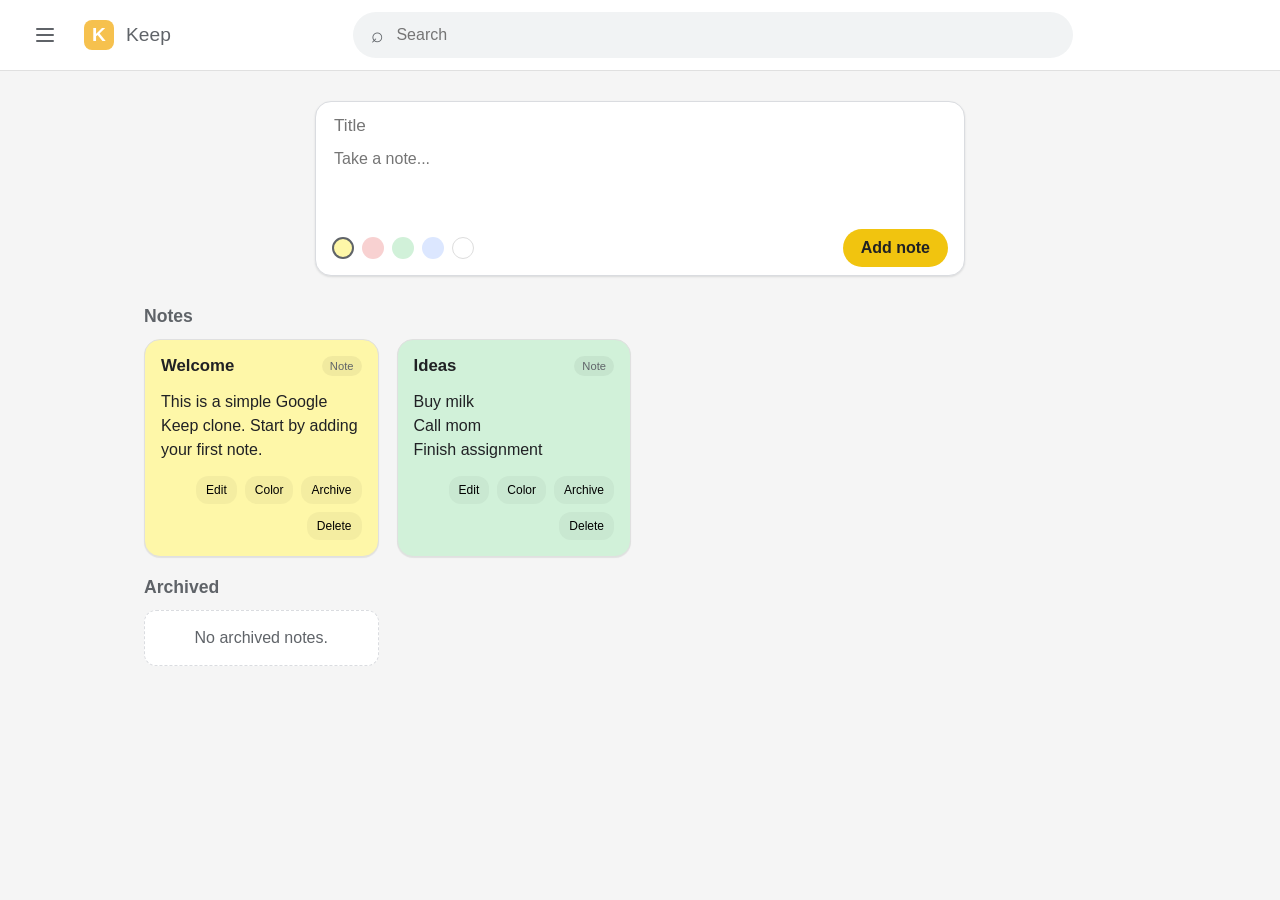
==== index.html @ 2ccaf4c8 "Initial setup for Google Keep clone" ====
<!DOCTYPE html>
<html lang="en">
  <head>
    <meta charset="UTF-8" />
    <meta name="viewport" content="width=device-width, initial-scale=1.0" />
    <title>Google Keep Clone</title>
    <link rel="stylesheet" href="style.css" />
  </head>
  <body>
    <div class="app-shell">
      <header class="topbar">
        <div class="top-left">
          <button class="icon-btn menu-btn" aria-label="Open menu" title="Menu">
            <span></span>
            <span></span>
            <span></span>
          </button>

          <div class="brand">
            <div class="brand-mark">K</div>
            <span>Keep</span>
          </div>
        </div>

        <div class="search-box">
          <span class="search-icon">⌕</span>
          <input id="searchInput" type="search" placeholder="Search" />
        </div>
      </header>

      <main class="main-area">
        <section class="composer-wrap">
          <div class="composer">
            <input id="noteTitle" type="text" placeholder="Title" />
            <textarea id="noteText" rows="3" placeholder="Take a note..."></textarea>

            <div class="composer-bottom">
              <div class="color-picker" aria-label="Note colors">
                <button class="color-swatch active" data-color="#fef7a8" title="Yellow" style="background:#fef7a8"></button>
                <button class="color-swatch" data-color="#f8d1d1" title="Pink" style="background:#f8d1d1"></button>
                <button class="color-swatch" data-color="#d1f1d9" title="Green" style="background:#d1f1d9"></button>
                <button class="color-swatch" data-color="#dce7ff" title="Blue" style="background:#dce7ff"></button>
                <button class="color-swatch" data-color="#ffffff" title="White" style="background:#ffffff;border:1px solid #ddd"></button>
              </div>

              <button id="addNoteBtn" class="add-note-btn">Add note</button>
            </div>
          </div>
        </section>

        <section class="notes-section">
          <div class="section-title-wrap">
            <h2>Notes</h2>
          </div>
          <div id="notesList" class="notes-grid"></div>
        </section>

        <section class="notes-section archive-section">
          <div class="section-title-wrap">
            <h2>Archived</h2>
          </div>
          <div id="archivedList" class="notes-grid"></div>
        </section>
      </main>
    </div>

    <div id="editModal" class="modal hidden" aria-modal="true" role="dialog" aria-labelledby="editTitleLabel">
      <div class="modal-card">
        <h3 id="editTitleLabel">Edit note</h3>

        <input id="editTitle" type="text" placeholder="Title" />
        <textarea id="editText" rows="6" placeholder="Note text"></textarea>

        <div class="color-picker modal-colors" aria-label="Change note color">
          <button class="color-swatch modal-swatch active" data-color="#fef7a8" title="Yellow" style="background:#fef7a8"></button>
          <button class="color-swatch modal-swatch" data-color="#f8d1d1" title="Pink" style="background:#f8d1d1"></button>
          <button class="color-swatch modal-swatch" data-color="#d1f1d9" title="Green" style="background:#d1f1d9"></button>
          <button class="color-swatch modal-swatch" data-color="#dce7ff" title="Blue" style="background:#dce7ff"></button>
          <button class="color-swatch modal-swatch" data-color="#ffffff" title="White" style="background:#ffffff;border:1px solid #ddd"></button>
        </div>

        <div class="modal-actions">
          <button id="saveEditBtn" class="save-btn">Save</button>
          <button id="cancelEditBtn" class="cancel-btn">Cancel</button>
        </div>
      </div>
    </div>

    <script src="script.js"></script>
  </body>
</html>
---- style.css ----
* {
  box-sizing: border-box;
}

body {
  margin: 0;
  font-family: Arial, sans-serif;
  background: #f5f5f5;
  color: #202124;
}

button,
input,
textarea {
  font: inherit;
}

button {
  cursor: pointer;
}

.app-shell {
  min-height: 100vh;
}

.topbar {
  display: flex;
  align-items: center;
  justify-content: space-between;
  padding: 12px 24px;
  background: #fff;
  border-bottom: 1px solid #e0e0e0;
  position: sticky;
  top: 0;
  z-index: 5;
}

.top-left {
  display: flex;
  align-items: center;
  gap: 18px;
}

.menu-btn {
  width: 42px;
  height: 42px;
  border: none;
  background: transparent;
  border-radius: 50%;
  display: flex;
  flex-direction: column;
  align-items: center;
  justify-content: center;
  gap: 4px;
}

.menu-btn span {
  display: block;
  width: 18px;
  height: 2px;
  background: #5f6368;
  border-radius: 2px;
}

.brand {
  display: flex;
  align-items: center;
  gap: 12px;
  font-size: 1.2rem;
  color: #5f6368;
}

.brand-mark {
  width: 30px;
  height: 30px;
  border-radius: 8px;
  background: #f6c14e;
  color: #fff;
  display: grid;
  place-items: center;
  font-weight: bold;
}

.search-box {
  flex: 1;
  max-width: 720px;
  margin: 0 auto;
  background: #f1f3f4;
  border-radius: 24px;
  display: flex;
  align-items: center;
  padding: 0 18px;
  height: 46px;
}

.search-icon {
  font-size: 1.3rem;
  color: #5f6368;
  margin-right: 10px;
}

.search-box input {
  border: none;
  background: transparent;
  width: 100%;
  outline: none;
  font-size: 1rem;
}

.main-area {
  max-width: 1024px;
  margin: 30px auto 50px;
  padding: 0 16px;
}

.composer-wrap {
  display: flex;
  justify-content: center;
  margin-bottom: 30px;
}

.composer {
  width: min(100%, 650px);
  background: #fff;
  border: 1px solid #dadce0;
  border-radius: 16px;
  box-shadow: 0 1px 2px rgba(60, 64, 67, 0.15);
  padding: 12px 16px 8px;
}

.composer input,
.composer textarea,
.modal-card input,
.modal-card textarea {
  width: 100%;
  border: none;
  outline: none;
  background: transparent;
  resize: none;
  color: #202124;
}

.composer input {
  font-size: 1.075rem;
  margin-bottom: 8px;
}

.composer textarea,
.modal-card textarea {
  min-height: 80px;
  font-size: 1rem;
  line-height: 1.5;
}

.composer-bottom,
.modal-actions {
  display: flex;
  justify-content: space-between;
  align-items: center;
  gap: 12px;
}

.color-picker {
  display: flex;
  align-items: center;
  gap: 8px;
  flex-wrap: wrap;
}

.color-swatch {
  width: 22px;
  height: 22px;
  border-radius: 50%;
  border: 2px solid transparent;
  display: block;
  padding: 0;
}

.color-swatch.active {
  border-color: #5f6368;
}

.add-note-btn,
.save-btn {
  background: #f1c40f;
  border: none;
  border-radius: 20px;
  padding: 10px 18px;
  font-weight: 600;
  color: #202124;
}

.cancel-btn {
  background: #f1f3f4;
  border: none;
  border-radius: 18px;
  padding: 10px 16px;
}

.notes-section {
  margin-top: 20px;
}

.section-title-wrap {
  margin-bottom: 12px;
}

.section-title-wrap h2 {
  margin: 0;
  font-size: 1.1rem;
  color: #5f6368;
}

.notes-grid {
  display: grid;
  grid-template-columns: repeat(auto-fill, minmax(220px, 1fr));
  gap: 18px;
}

.note-card {
  border: 1px solid #e0e0e0;
  border-radius: 16px;
  padding: 16px;
  min-height: 180px;
  display: flex;
  flex-direction: column;
  justify-content: space-between;
  box-shadow: 0 1px 1px rgba(0, 0, 0, 0.08);
}

.note-card-header {
  display: flex;
  justify-content: space-between;
  align-items: flex-start;
  gap: 8px;
}

.note-card h3 {
  margin: 0;
  font-size: 1.05rem;
  font-weight: 700;
  word-break: break-word;
}

.note-tag {
  background: rgba(0, 0, 0, 0.05);
  border-radius: 999px;
  font-size: 0.7rem;
  padding: 4px 8px;
  color: #5f6368;
}

.note-tag.archived {
  background: rgba(95, 99, 104, 0.12);
}

.note-card p {
  margin: 14px 0;
  line-height: 1.5;
  white-space: pre-wrap;
  word-break: break-word;
}

.card-actions {
  display: flex;
  justify-content: flex-end;
  gap: 8px;
  flex-wrap: wrap;
  margin-top: auto;
}

.card-actions button {
  border: none;
  background: rgba(0, 0, 0, 0.04);
  border-radius: 12px;
  padding: 7px 10px;
  font-size: 0.75rem;
}

.empty-state {
  color: #5f6368;
  background: #fff;
  border: 1px dashed #dadce0;
  border-radius: 12px;
  padding: 18px;
  text-align: center;
}

.modal {
  position: fixed;
  inset: 0;
  background: rgba(32, 33, 36, 0.45);
  display: flex;
  align-items: center;
  justify-content: center;
  z-index: 40;
}

.hidden {
  display: none;
}

.modal-card {
  width: min(90vw, 520px);
  background: #fff;
  border-radius: 16px;
  box-shadow: 0 8px 18px rgba(0, 0, 0, 0.2);
  padding: 18px;
}

.modal-card h3 {
  margin-top: 0;
}

.modal-card input {
  font-size: 1.05rem;
  margin-bottom: 10px;
}

.modal-colors {
  margin: 14px 0 18px;
}

@media (max-width: 640px) {
  .topbar {
    padding: 10px 14px;
  }

  .top-left {
    gap: 8px;
  }

  .brand span {
    display: none;
  }

  .search-box {
    max-width: 100%;
    margin-left: 10px;
  }

  .composer {
    padding-left: 12px;
    padding-right: 12px;
  }

  .composer-bottom {
    flex-direction: column;
    align-items: flex-start;
  }

  .add-note-btn {
    width: 100%;
  }
}
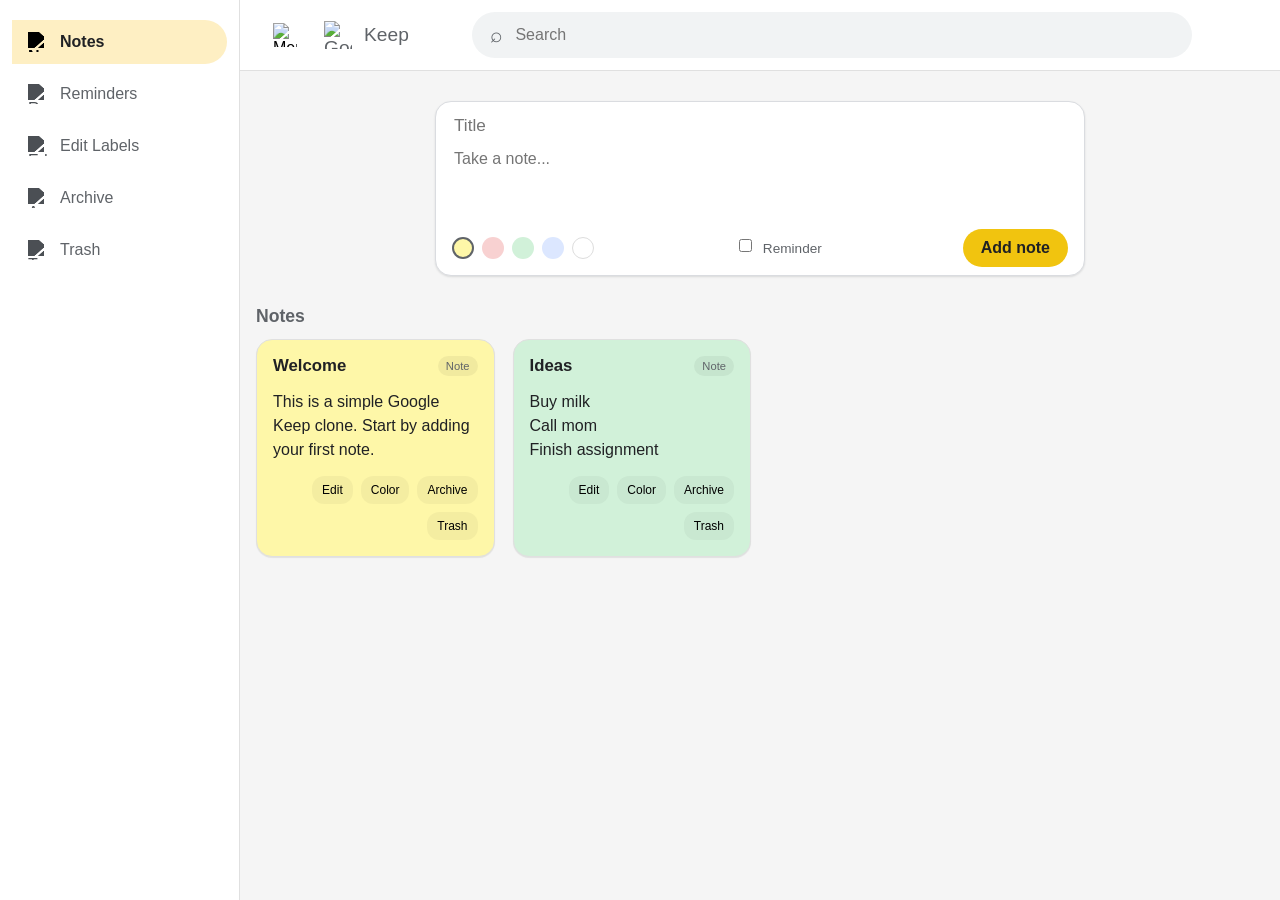
==== commit c4e360ab: "Add sidebar layout and favicon assets" ====
--- a/index.html
+++ b/index.html
@@ -4,64 +4,106 @@
     <meta charset="UTF-8" />
     <meta name="viewport" content="width=device-width, initial-scale=1.0" />
     <title>Google Keep Clone</title>
+    <link rel="icon" type="image/png" href="Google_Keep_Logo.png" />
     <link rel="stylesheet" href="style.css" />
   </head>
   <body>
     <div class="app-shell">
-      <header class="topbar">
-        <div class="top-left">
-          <button class="icon-btn menu-btn" aria-label="Open menu" title="Menu">
-            <span></span>
-            <span></span>
-            <span></span>
+      <aside class="sidebar" aria-label="Main navigation">
+        <nav class="sidebar-nav">
+          <button class="nav-item active" type="button" data-view="notes">
+            <img class="nav-icon" src="icons/lightbulb.svg" alt="Notes icon" />
+            <span>Notes</span>
           </button>
+          <button class="nav-item" type="button" data-view="reminders">
+            <img class="nav-icon" src="icons/notification.svg" alt="Reminders icon" />
+            <span>Reminders</span>
+          </button>
+          <button class="nav-item" type="button" data-view="labels">
+            <img class="nav-icon" src="icons/pencil.svg" alt="Edit labels icon" />
+            <span>Edit Labels</span>
+          </button>
+          <button class="nav-item" type="button" data-view="archive">
+            <img class="nav-icon" src="icons/archive.svg" alt="Archive icon" />
+            <span>Archive</span>
+          </button>
+          <button class="nav-item" type="button" data-view="trash">
+            <img class="nav-icon" src="icons/trash.svg" alt="Trash icon" />
+            <span>Trash</span>
+          </button>
+        </nav>
+      </aside>
 
-          <div class="brand">
-            <div class="brand-mark">K</div>
-            <span>Keep</span>
-          </div>
-        </div>
+      <div class="main-panel">
+        <header class="topbar">
+          <div class="top-left">
+            <button class="icon-btn menu-btn" aria-label="Open menu" title="Menu">
+              <img src="icons/menu.svg" alt="Menu" />
+            </button>
 
-        <div class="search-box">
-          <span class="search-icon">⌕</span>
-          <input id="searchInput" type="search" placeholder="Search" />
-        </div>
-      </header>
-
-      <main class="main-area">
-        <section class="composer-wrap">
-          <div class="composer">
-            <input id="noteTitle" type="text" placeholder="Title" />
-            <textarea id="noteText" rows="3" placeholder="Take a note..."></textarea>
-
-            <div class="composer-bottom">
-              <div class="color-picker" aria-label="Note colors">
-                <button class="color-swatch active" data-color="#fef7a8" title="Yellow" style="background:#fef7a8"></button>
-                <button class="color-swatch" data-color="#f8d1d1" title="Pink" style="background:#f8d1d1"></button>
-                <button class="color-swatch" data-color="#d1f1d9" title="Green" style="background:#d1f1d9"></button>
-                <button class="color-swatch" data-color="#dce7ff" title="Blue" style="background:#dce7ff"></button>
-                <button class="color-swatch" data-color="#ffffff" title="White" style="background:#ffffff;border:1px solid #ddd"></button>
-              </div>
-
-              <button id="addNoteBtn" class="add-note-btn">Add note</button>
+            <div class="brand">
+              <img class="brand-logo" src="Google_Keep_Logo.png" alt="Google Keep logo" />
+              <span>Keep</span>
             </div>
           </div>
-        </section>
 
-        <section class="notes-section">
-          <div class="section-title-wrap">
-            <h2>Notes</h2>
+          <div class="search-box">
+            <span class="search-icon">⌕</span>
+            <input id="searchInput" type="search" placeholder="Search" />
           </div>
-          <div id="notesList" class="notes-grid"></div>
-        </section>
+        </header>
 
-        <section class="notes-section archive-section">
-          <div class="section-title-wrap">
-            <h2>Archived</h2>
+        <main class="main-area">
+          <section class="composer-wrap">
+            <div class="composer">
+              <input id="noteTitle" type="text" placeholder="Title" />
+              <textarea id="noteText" rows="3" placeholder="Take a note..."></textarea>
+
+              <div class="composer-bottom">
+                <div class="color-picker" aria-label="Note colors">
+                  <button class="color-swatch active" data-color="#fef7a8" title="Yellow" style="background:#fef7a8"></button>
+                  <button class="color-swatch" data-color="#f8d1d1" title="Pink" style="background:#f8d1d1"></button>
+                  <button class="color-swatch" data-color="#d1f1d9" title="Green" style="background:#d1f1d9"></button>
+                  <button class="color-swatch" data-color="#dce7ff" title="Blue" style="background:#dce7ff"></button>
+                  <button class="color-swatch" data-color="#ffffff" title="White" style="background:#ffffff;border:1px solid #ddd"></button>
+                </div>
+
+                <label class="reminder-toggle">
+                  <input id="reminderToggle" type="checkbox" />
+                  <span>Reminder</span>
+                </label>
+
+                <button id="addNoteBtn" class="add-note-btn">Add note</button>
+              </div>
+            </div>
+          </section>
+
+          <div id="labelsPanel" class="panel-view hidden">
+            <div class="labels-header">
+              <h2>Labels</h2>
+              <div class="label-form">
+                <input id="newLabelInput" type="text" placeholder="Add a label" />
+                <button id="addLabelBtn" type="button">Add</button>
+              </div>
+            </div>
+            <div id="labelsList" class="labels-list"></div>
           </div>
-          <div id="archivedList" class="notes-grid"></div>
-        </section>
-      </main>
+
+          <section class="notes-section">
+            <div class="section-title-wrap">
+              <h2 id="activeSectionTitle">Notes</h2>
+            </div>
+            <div id="notesList" class="notes-grid"></div>
+          </section>
+
+          <section class="notes-section archive-section hidden">
+            <div class="section-title-wrap">
+              <h2 id="archiveSectionTitle">Archived</h2>
+            </div>
+            <div id="archivedList" class="notes-grid"></div>
+          </section>
+        </main>
+      </div>
     </div>
 
     <div id="editModal" class="modal hidden" aria-modal="true" role="dialog" aria-labelledby="editTitleLabel">
--- a/style.css
+++ b/style.css
@@ -21,6 +21,58 @@
 
 .app-shell {
   min-height: 100vh;
+  display: flex;
+}
+
+.sidebar {
+  width: 240px;
+  background: #fff;
+  border-right: 1px solid #e0e0e0;
+  padding: 20px 12px;
+  flex-shrink: 0;
+}
+
+.sidebar-nav {
+  display: flex;
+  flex-direction: column;
+  gap: 8px;
+}
+
+.nav-item {
+  display: flex;
+  align-items: center;
+  gap: 12px;
+  width: 100%;
+  border: none;
+  background: transparent;
+  color: #5f6368;
+  border-radius: 0 24px 24px 0;
+  padding: 12px 16px;
+  text-align: left;
+  font-size: 1rem;
+}
+
+.nav-item.active {
+  background: #feefc3;
+  color: #202124;
+  font-weight: 600;
+}
+
+.nav-icon {
+  width: 20px;
+  height: 20px;
+  object-fit: contain;
+  display: block;
+  filter: brightness(0) saturate(100%) invert(29%) sepia(8%) saturate(397%) hue-rotate(173deg) brightness(94%) contrast(86%);
+}
+
+.nav-item.active .nav-icon {
+  filter: brightness(0) saturate(100%) invert(0%) sepia(0%) saturate(0%) hue-rotate(0deg) brightness(0%) contrast(100%);
+}
+
+.main-panel {
+  flex: 1;
+  min-width: 0;
 }
 
 .topbar {
@@ -47,19 +99,15 @@
   border: none;
   background: transparent;
   border-radius: 50%;
-  display: flex;
-  flex-direction: column;
-  align-items: center;
-  justify-content: center;
-  gap: 4px;
-}
-
-.menu-btn span {
+  display: grid;
+  place-items: center;
+  padding: 0;
+}
+
+.menu-btn img {
+  width: 24px;
+  height: 24px;
   display: block;
-  width: 18px;
-  height: 2px;
-  background: #5f6368;
-  border-radius: 2px;
 }
 
 .brand {
@@ -70,15 +118,10 @@
   color: #5f6368;
 }
 
-.brand-mark {
-  width: 30px;
-  height: 30px;
-  border-radius: 8px;
-  background: #f6c14e;
-  color: #fff;
-  display: grid;
-  place-items: center;
-  font-weight: bold;
+.brand-logo {
+  width: 28px;
+  height: 28px;
+  display: block;
 }
 
 .search-box {
@@ -108,7 +151,7 @@
 }
 
 .main-area {
-  max-width: 1024px;
+  max-width: 1100px;
   margin: 30px auto 50px;
   padding: 0 16px;
 }
@@ -160,6 +203,18 @@
   gap: 12px;
 }
 
+.reminder-toggle {
+  display: inline-flex;
+  align-items: center;
+  gap: 8px;
+  color: #5f6368;
+  font-size: 0.85rem;
+}
+
+.reminder-toggle input {
+  accent-color: #fbbc04;
+}
+
 .color-picker {
   display: flex;
   align-items: center;
@@ -286,6 +341,79 @@
   text-align: center;
 }
 
+.note-reminder {
+  margin-top: 8px;
+  color: #5f6368;
+  font-size: 0.8rem;
+}
+
+.panel-view {
+  max-width: 900px;
+  margin: 0 auto 20px;
+  background: #fff;
+  border-radius: 16px;
+  border: 1px solid #dadce0;
+  padding: 20px;
+}
+
+.labels-header {
+  display: flex;
+  align-items: center;
+  justify-content: space-between;
+  gap: 12px;
+  margin-bottom: 14px;
+}
+
+.label-form {
+  display: flex;
+  gap: 10px;
+  flex: 1;
+  max-width: 420px;
+}
+
+.label-form input {
+  flex: 1;
+  border: 1px solid #dadce0;
+  border-radius: 10px;
+  padding: 10px 12px;
+  outline: none;
+}
+
+.label-form button {
+  border: none;
+  background: #f1c40f;
+  border-radius: 10px;
+  padding: 10px 14px;
+  font-weight: 600;
+}
+
+.labels-list {
+  display: flex;
+  flex-wrap: wrap;
+  gap: 12px;
+}
+
+.label-item {
+  display: inline-flex;
+  align-items: center;
+  gap: 10px;
+  background: #f1f3f4;
+  border-radius: 999px;
+  padding: 8px 12px;
+  color: #202124;
+}
+
+.delete-label-btn {
+  border: none;
+  background: transparent;
+  color: #5f6368;
+  font-size: 0.82rem;
+}
+
+.hidden {
+  display: none !important;
+}
+
 .modal {
   position: fixed;
   inset: 0;
@@ -321,6 +449,30 @@
   margin: 14px 0 18px;
 }
 
+@media (max-width: 760px) {
+  .app-shell {
+    flex-direction: column;
+  }
+
+  .sidebar {
+    width: 100%;
+    border-right: none;
+    border-bottom: 1px solid #e0e0e0;
+    padding: 12px 10px;
+  }
+
+  .sidebar-nav {
+    flex-direction: row;
+    flex-wrap: wrap;
+  }
+
+  .nav-item {
+    border-radius: 18px;
+    width: auto;
+    flex: 1 1 140px;
+  }
+}
+
 @media (max-width: 640px) {
   .topbar {
     padding: 10px 14px;
